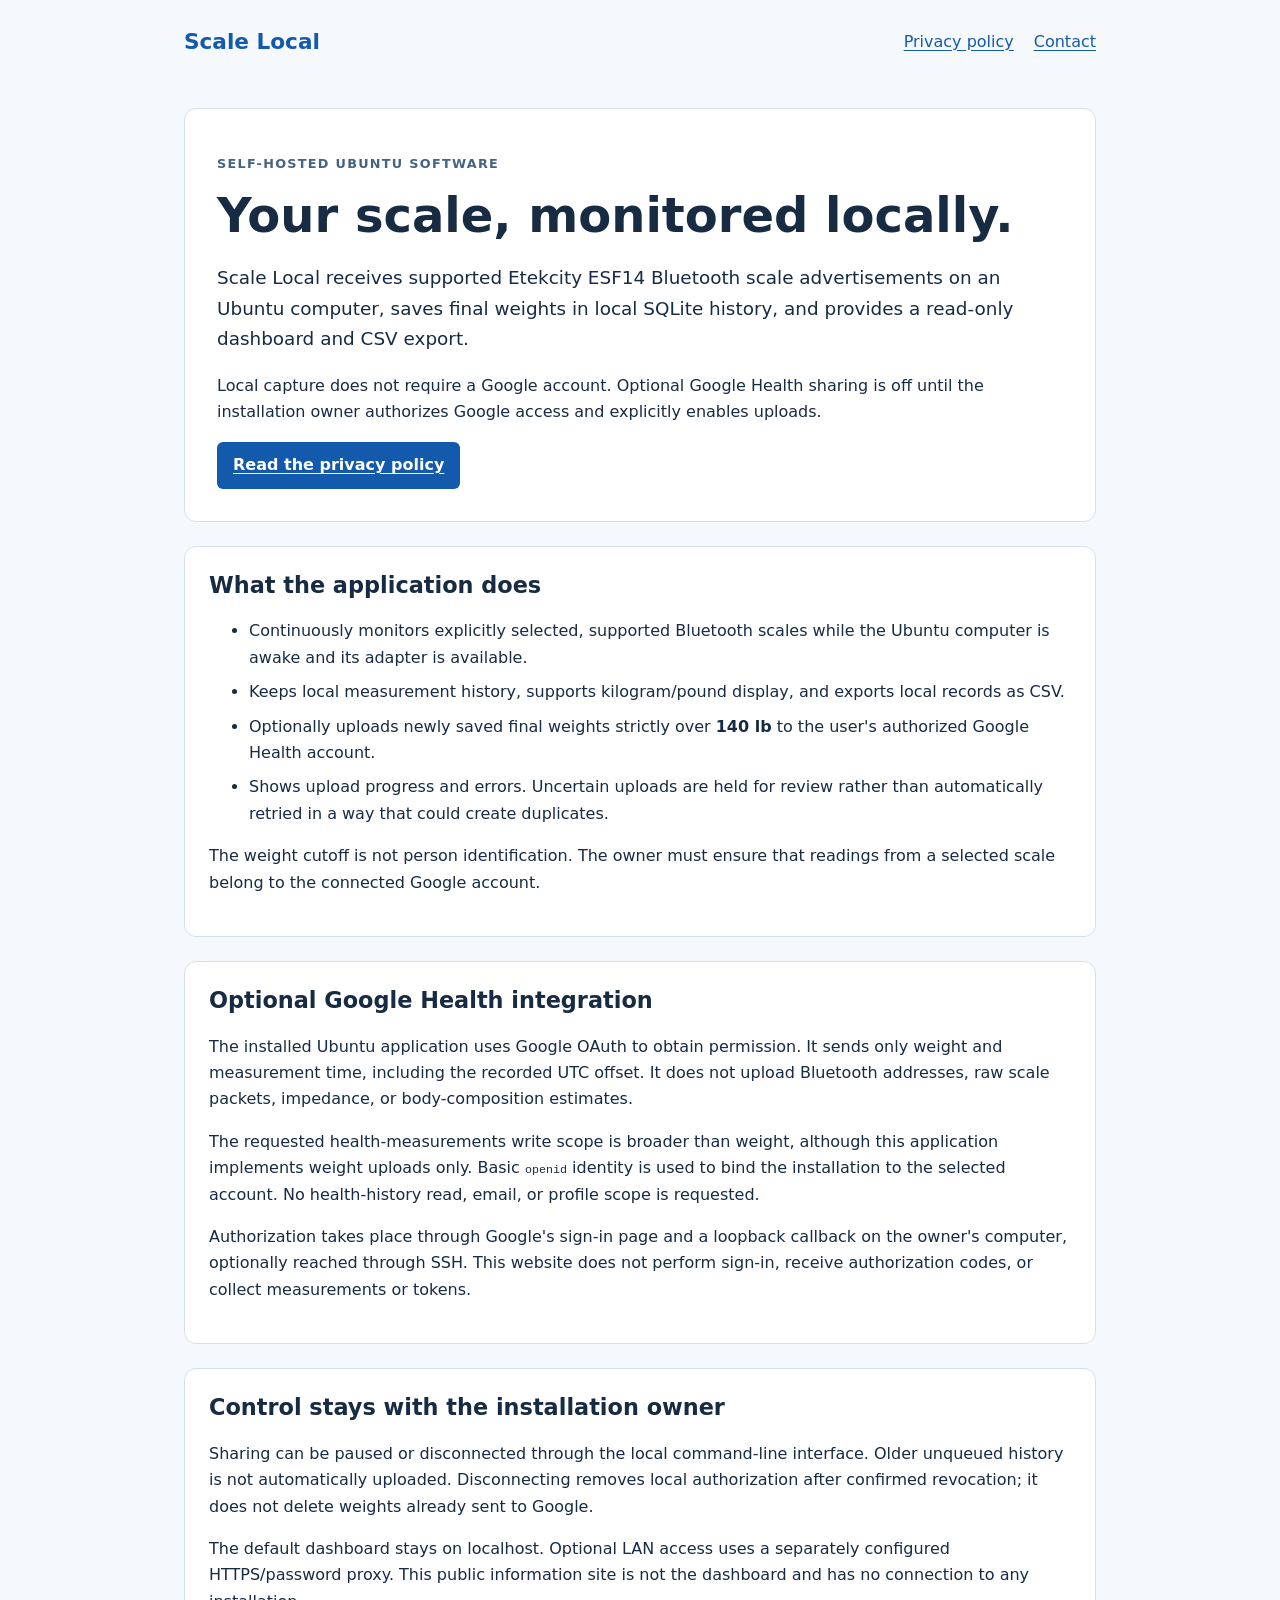
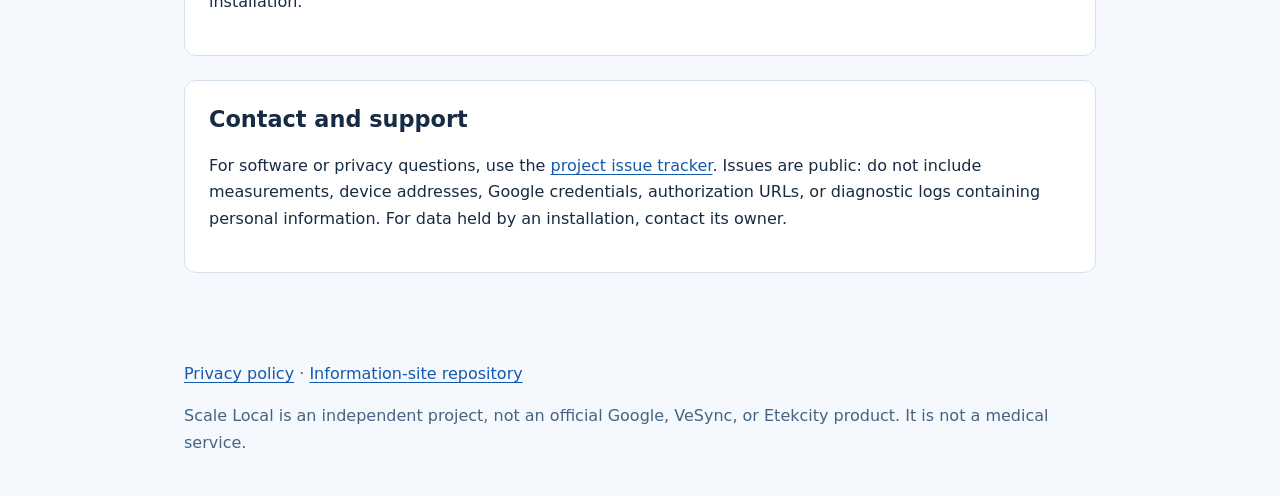
==== index.html @ 88039842 "Add Scale Local homepage and Google Health privacy policy Co-authored-by: Copilot <223556219+Copilot" ====
<!doctype html>
<html lang="en">
<head>
  <meta charset="utf-8">
  <meta name="viewport" content="width=device-width, initial-scale=1">
  <meta name="description" content="Scale Local is a self-hosted Ubuntu Bluetooth scale monitor with optional Google Health weight sharing.">
  <meta name="referrer" content="no-referrer">
  <title>Scale Local | Ubuntu scale monitoring</title>
  <link rel="stylesheet" href="./style.css">
</head>
<body>
  <header class="site-header">
    <a class="brand" href="./">Scale Local</a>
    <nav aria-label="Main navigation">
      <a href="./privacy.html">Privacy policy</a>
      <a href="https://github.com/sathyaj01/scale/issues">Contact</a>
    </nav>
  </header>
  <main>
    <section class="hero" aria-labelledby="intro">
      <p class="eyebrow">SELF-HOSTED UBUNTU SOFTWARE</p>
      <h1 id="intro">Your scale, monitored locally.</h1>
      <p class="lead">Scale Local receives supported Etekcity ESF14 Bluetooth scale
        advertisements on an Ubuntu computer, saves final weights in local SQLite
        history, and provides a read-only dashboard and CSV export.</p>
      <p>Local capture does not require a Google account. Optional Google Health
        sharing is off until the installation owner authorizes Google access and
        explicitly enables uploads.</p>
      <a class="button" href="./privacy.html">Read the privacy policy</a>
    </section>
    <section aria-labelledby="features">
      <h2 id="features">What the application does</h2>
      <ul>
        <li>Continuously monitors explicitly selected, supported Bluetooth scales
          while the Ubuntu computer is awake and its adapter is available.</li>
        <li>Keeps local measurement history, supports kilogram/pound display, and
          exports local records as CSV.</li>
        <li>Optionally uploads newly saved final weights strictly over
          <strong>140 lb</strong> to the user's authorized Google Health account.</li>
        <li>Shows upload progress and errors. Uncertain uploads are held for review
          rather than automatically retried in a way that could create duplicates.</li>
      </ul>
      <p>The weight cutoff is not person identification. The owner must ensure that
        readings from a selected scale belong to the connected Google account.</p>
    </section>
    <section aria-labelledby="google">
      <h2 id="google">Optional Google Health integration</h2>
      <p>The installed Ubuntu application uses Google OAuth to obtain permission.
        It sends only weight and measurement time, including the recorded UTC
        offset. It does not upload Bluetooth addresses, raw scale packets,
        impedance, or body-composition estimates.</p>
      <p>The requested health-measurements write scope is broader than weight,
        although this application implements weight uploads only. Basic
        <code>openid</code> identity is used to bind the installation to the
        selected account. No health-history read, email, or profile scope is
        requested.</p>
      <p>Authorization takes place through Google's sign-in page and a loopback
        callback on the owner's computer, optionally reached through SSH.
        This website does not perform sign-in, receive authorization codes, or
        collect measurements or tokens.</p>
    </section>
    <section aria-labelledby="controls">
      <h2 id="controls">Control stays with the installation owner</h2>
      <p>Sharing can be paused or disconnected through the local command-line
        interface. Older unqueued history is not automatically uploaded.
        Disconnecting removes local authorization after confirmed revocation;
        it does not delete weights already sent to Google.</p>
      <p>The default dashboard stays on localhost. Optional LAN access uses a
        separately configured HTTPS/password proxy. This public information site
        is not the dashboard and has no connection to any installation.</p>
    </section>
    <section aria-labelledby="contact">
      <h2 id="contact">Contact and support</h2>
      <p>For software or privacy questions, use the
        <a href="https://github.com/sathyaj01/scale/issues">project issue tracker</a>.
        Issues are public: do not include measurements, device addresses, Google
        credentials, authorization URLs, or diagnostic logs containing personal
        information. For data held by an installation, contact its owner.</p>
    </section>
  </main>
  <footer>
    <p><a href="./privacy.html">Privacy policy</a> &middot;
      <a href="https://github.com/sathyaj01/scale">Information-site repository</a></p>
    <p>Scale Local is an independent project, not an official Google, VeSync,
      or Etekcity product. It is not a medical service.</p>
  </footer>
</body>
</html>
---- style.css ----
:root {
  color-scheme: light dark;
  font-family: system-ui, -apple-system, "Segoe UI", sans-serif;
  line-height: 1.65;
  color: #172b43;
  background: #f5f8fc;
}
* { box-sizing: border-box; }
body { margin: 0; }
a { color: #145aac; text-underline-offset: 0.2em; }
a:focus-visible { outline: 3px solid #df8500; outline-offset: 4px; }
.site-header, main, footer { max-width: 960px; margin: 0 auto; padding: 1.5rem; }
.site-header { display: flex; flex-wrap: wrap; align-items: center; gap: 1rem; justify-content: space-between; }
.brand { font-size: 1.35rem; font-weight: 750; text-decoration: none; }
nav { display: flex; gap: 1.25rem; }
main { padding-top: 0; }
section { margin: 1.5rem 0; padding: 1.5rem; border: 1px solid #d5e0ee; border-radius: 12px; background: #fff; }
.hero { padding: 2rem; }
.eyebrow { color: #456382; font-size: 0.8rem; font-weight: 700; letter-spacing: 0.1em; }
h1 { line-height: 1.2; font-size: clamp(2rem, 5vw, 3rem); margin: 0.6rem 0 1rem; }
h2 { line-height: 1.3; font-size: 1.4rem; margin-top: 0; }
.lead { font-size: 1.15rem; }
.muted, footer { color: #456382; }
.button { display: inline-block; padding: 0.65rem 1rem; border-radius: 6px; background: #145aac; color: #fff; font-weight: 650; }
li { margin: 0.5rem 0; }
code { font-size: 0.9em; overflow-wrap: anywhere; }
.policy > p { padding: 0 0.5rem; }
@media (prefers-color-scheme: dark) {
  :root { color: #e4edf7; background: #0f1824; }
  section { border-color: #304359; background: #182638; }
  a { color: #9ccaff; }
  .eyebrow, .muted, footer { color: #b0c4dc; }
  .button { color: #fff; }
}
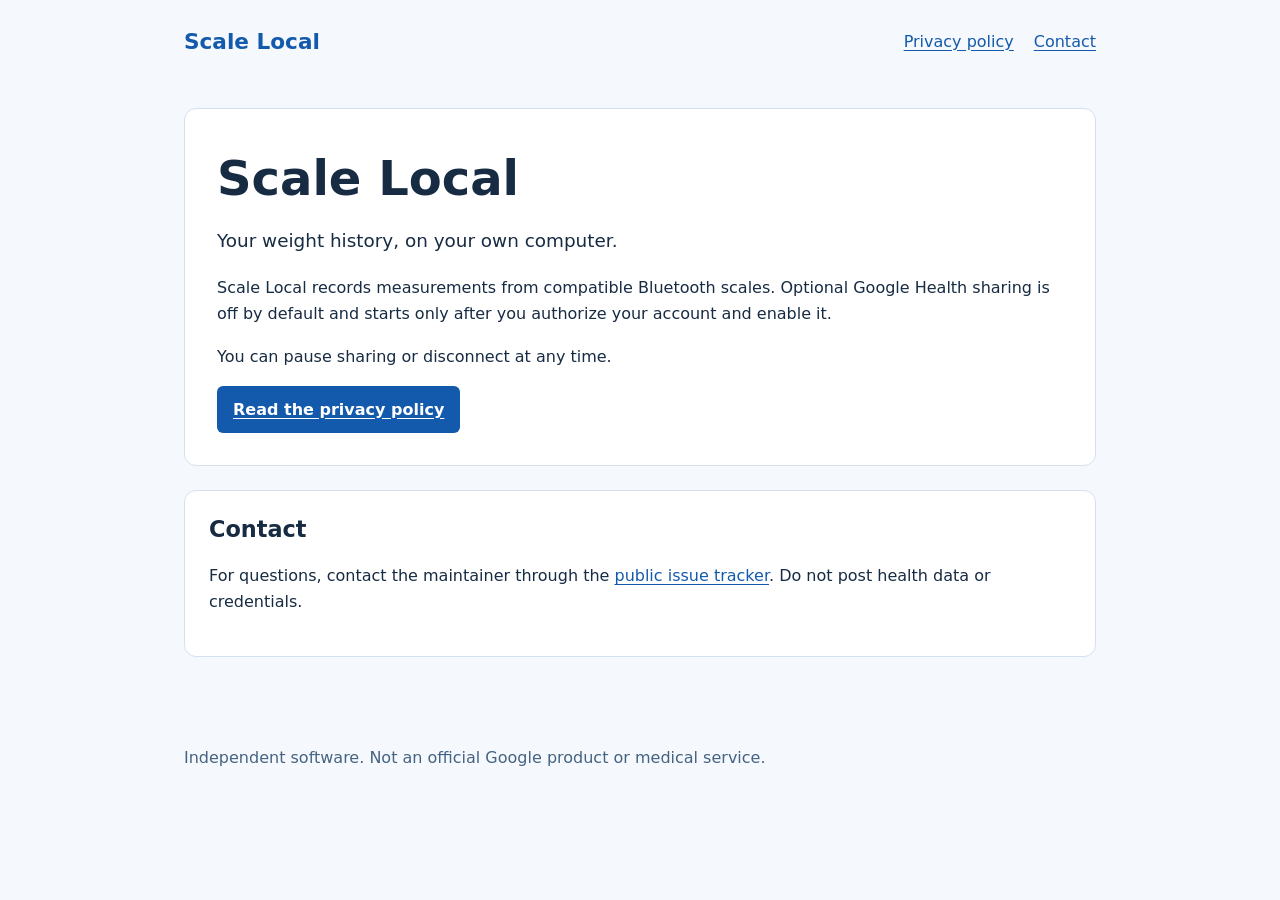
==== commit 5dc5634e: "Minimize public app and privacy information Remove internal implementation and setup details while p" ====
--- a/index.html
+++ b/index.html
@@ -3,9 +3,9 @@
 <head>
   <meta charset="utf-8">
   <meta name="viewport" content="width=device-width, initial-scale=1">
-  <meta name="description" content="Scale Local is a self-hosted Ubuntu Bluetooth scale monitor with optional Google Health weight sharing.">
+  <meta name="description" content="Scale Local keeps weight history on your computer, with optional Google Health sharing.">
   <meta name="referrer" content="no-referrer">
-  <title>Scale Local | Ubuntu scale monitoring</title>
+  <title>Scale Local</title>
   <link rel="stylesheet" href="./style.css">
 </head>
 <body>
@@ -18,71 +18,23 @@
   </header>
   <main>
     <section class="hero" aria-labelledby="intro">
-      <p class="eyebrow">SELF-HOSTED UBUNTU SOFTWARE</p>
-      <h1 id="intro">Your scale, monitored locally.</h1>
-      <p class="lead">Scale Local receives supported Etekcity ESF14 Bluetooth scale
-        advertisements on an Ubuntu computer, saves final weights in local SQLite
-        history, and provides a read-only dashboard and CSV export.</p>
-      <p>Local capture does not require a Google account. Optional Google Health
-        sharing is off until the installation owner authorizes Google access and
-        explicitly enables uploads.</p>
+      <h1 id="intro">Scale Local</h1>
+      <p class="lead">Your weight history, on your own computer.</p>
+      <p>Scale Local records measurements from compatible Bluetooth scales.
+        Optional Google Health sharing is off by default and starts only after
+        you authorize your account and enable it.</p>
+      <p>You can pause sharing or disconnect at any time.</p>
       <a class="button" href="./privacy.html">Read the privacy policy</a>
     </section>
-    <section aria-labelledby="features">
-      <h2 id="features">What the application does</h2>
-      <ul>
-        <li>Continuously monitors explicitly selected, supported Bluetooth scales
-          while the Ubuntu computer is awake and its adapter is available.</li>
-        <li>Keeps local measurement history, supports kilogram/pound display, and
-          exports local records as CSV.</li>
-        <li>Optionally uploads newly saved final weights strictly over
-          <strong>140 lb</strong> to the user's authorized Google Health account.</li>
-        <li>Shows upload progress and errors. Uncertain uploads are held for review
-          rather than automatically retried in a way that could create duplicates.</li>
-      </ul>
-      <p>The weight cutoff is not person identification. The owner must ensure that
-        readings from a selected scale belong to the connected Google account.</p>
-    </section>
-    <section aria-labelledby="google">
-      <h2 id="google">Optional Google Health integration</h2>
-      <p>The installed Ubuntu application uses Google OAuth to obtain permission.
-        It sends only weight and measurement time, including the recorded UTC
-        offset. It does not upload Bluetooth addresses, raw scale packets,
-        impedance, or body-composition estimates.</p>
-      <p>The requested health-measurements write scope is broader than weight,
-        although this application implements weight uploads only. Basic
-        <code>openid</code> identity is used to bind the installation to the
-        selected account. No health-history read, email, or profile scope is
-        requested.</p>
-      <p>Authorization takes place through Google's sign-in page and a loopback
-        callback on the owner's computer, optionally reached through SSH.
-        This website does not perform sign-in, receive authorization codes, or
-        collect measurements or tokens.</p>
-    </section>
-    <section aria-labelledby="controls">
-      <h2 id="controls">Control stays with the installation owner</h2>
-      <p>Sharing can be paused or disconnected through the local command-line
-        interface. Older unqueued history is not automatically uploaded.
-        Disconnecting removes local authorization after confirmed revocation;
-        it does not delete weights already sent to Google.</p>
-      <p>The default dashboard stays on localhost. Optional LAN access uses a
-        separately configured HTTPS/password proxy. This public information site
-        is not the dashboard and has no connection to any installation.</p>
-    </section>
     <section aria-labelledby="contact">
-      <h2 id="contact">Contact and support</h2>
-      <p>For software or privacy questions, use the
-        <a href="https://github.com/sathyaj01/scale/issues">project issue tracker</a>.
-        Issues are public: do not include measurements, device addresses, Google
-        credentials, authorization URLs, or diagnostic logs containing personal
-        information. For data held by an installation, contact its owner.</p>
+      <h2 id="contact">Contact</h2>
+      <p>For questions, contact the maintainer through the
+        <a href="https://github.com/sathyaj01/scale/issues">public issue tracker</a>.
+        Do not post health data or credentials.</p>
     </section>
   </main>
   <footer>
-    <p><a href="./privacy.html">Privacy policy</a> &middot;
-      <a href="https://github.com/sathyaj01/scale">Information-site repository</a></p>
-    <p>Scale Local is an independent project, not an official Google, VeSync,
-      or Etekcity product. It is not a medical service.</p>
+    <p>Independent software. Not an official Google product or medical service.</p>
   </footer>
 </body>
 </html>
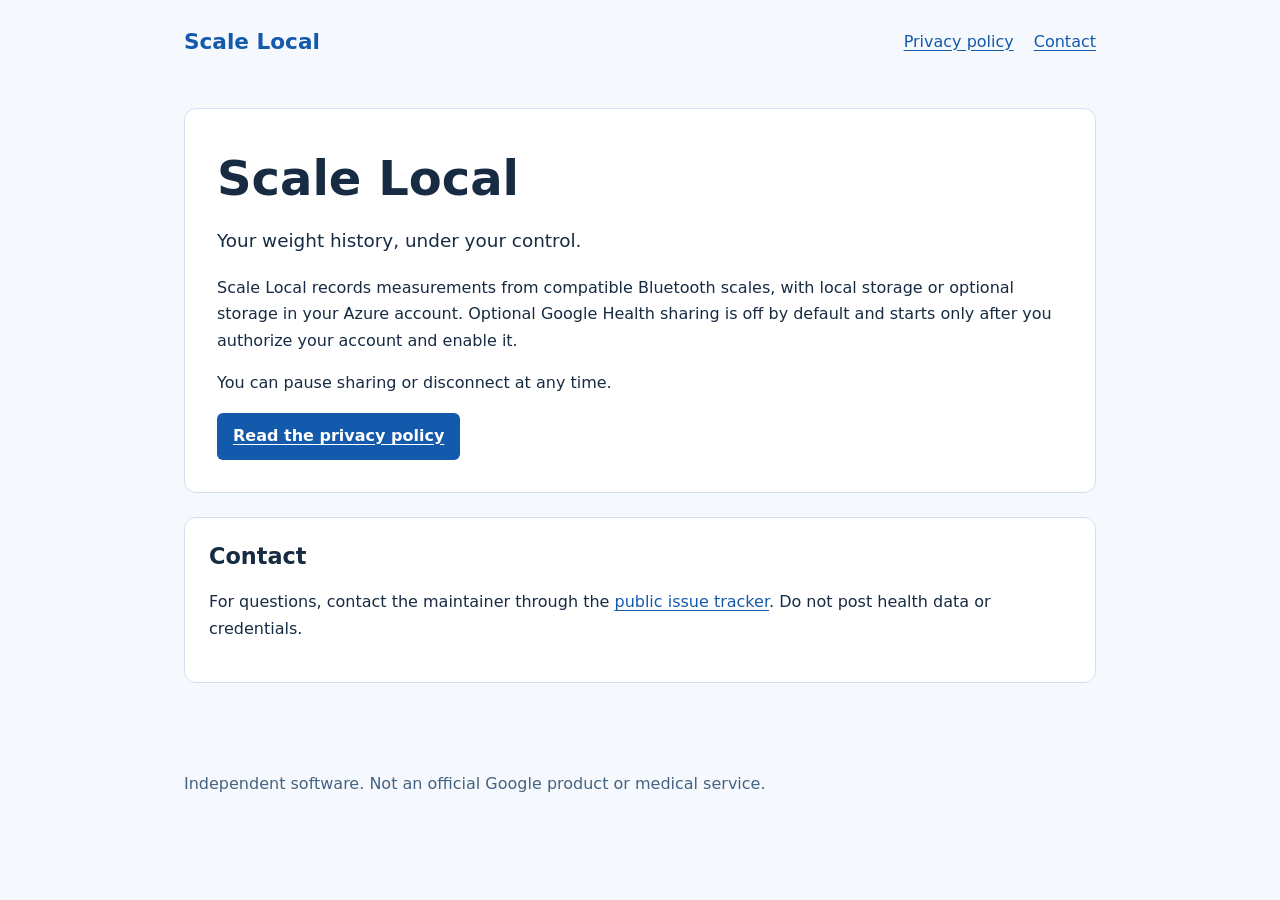
==== commit bf0e9a0b: "Disclose optional Azure record storage Keep public app and privacy information concise while accurat" ====
--- a/index.html
+++ b/index.html
@@ -3,7 +3,7 @@
 <head>
   <meta charset="utf-8">
   <meta name="viewport" content="width=device-width, initial-scale=1">
-  <meta name="description" content="Scale Local keeps weight history on your computer, with optional Google Health sharing.">
+  <meta name="description" content="Scale Local records weight history, with optional Azure storage and Google Health sharing.">
   <meta name="referrer" content="no-referrer">
   <title>Scale Local</title>
   <link rel="stylesheet" href="./style.css">
@@ -13,14 +13,15 @@
     <a class="brand" href="./">Scale Local</a>
     <nav aria-label="Main navigation">
       <a href="./privacy.html">Privacy policy</a>
-      <a href="https://github.com/sathyaj01/scale/issues">Contact</a>
+      <a href="https://github.com/sathyaj01/sathyaj01.github.io/issues">Contact</a>
     </nav>
   </header>
   <main>
     <section class="hero" aria-labelledby="intro">
       <h1 id="intro">Scale Local</h1>
-      <p class="lead">Your weight history, on your own computer.</p>
-      <p>Scale Local records measurements from compatible Bluetooth scales.
+      <p class="lead">Your weight history, under your control.</p>
+      <p>Scale Local records measurements from compatible Bluetooth scales,
+        with local storage or optional storage in your Azure account.
         Optional Google Health sharing is off by default and starts only after
         you authorize your account and enable it.</p>
       <p>You can pause sharing or disconnect at any time.</p>
@@ -29,7 +30,7 @@
     <section aria-labelledby="contact">
       <h2 id="contact">Contact</h2>
       <p>For questions, contact the maintainer through the
-        <a href="https://github.com/sathyaj01/scale/issues">public issue tracker</a>.
+        <a href="https://github.com/sathyaj01/sathyaj01.github.io/issues">public issue tracker</a>.
         Do not post health data or credentials.</p>
     </section>
   </main>
